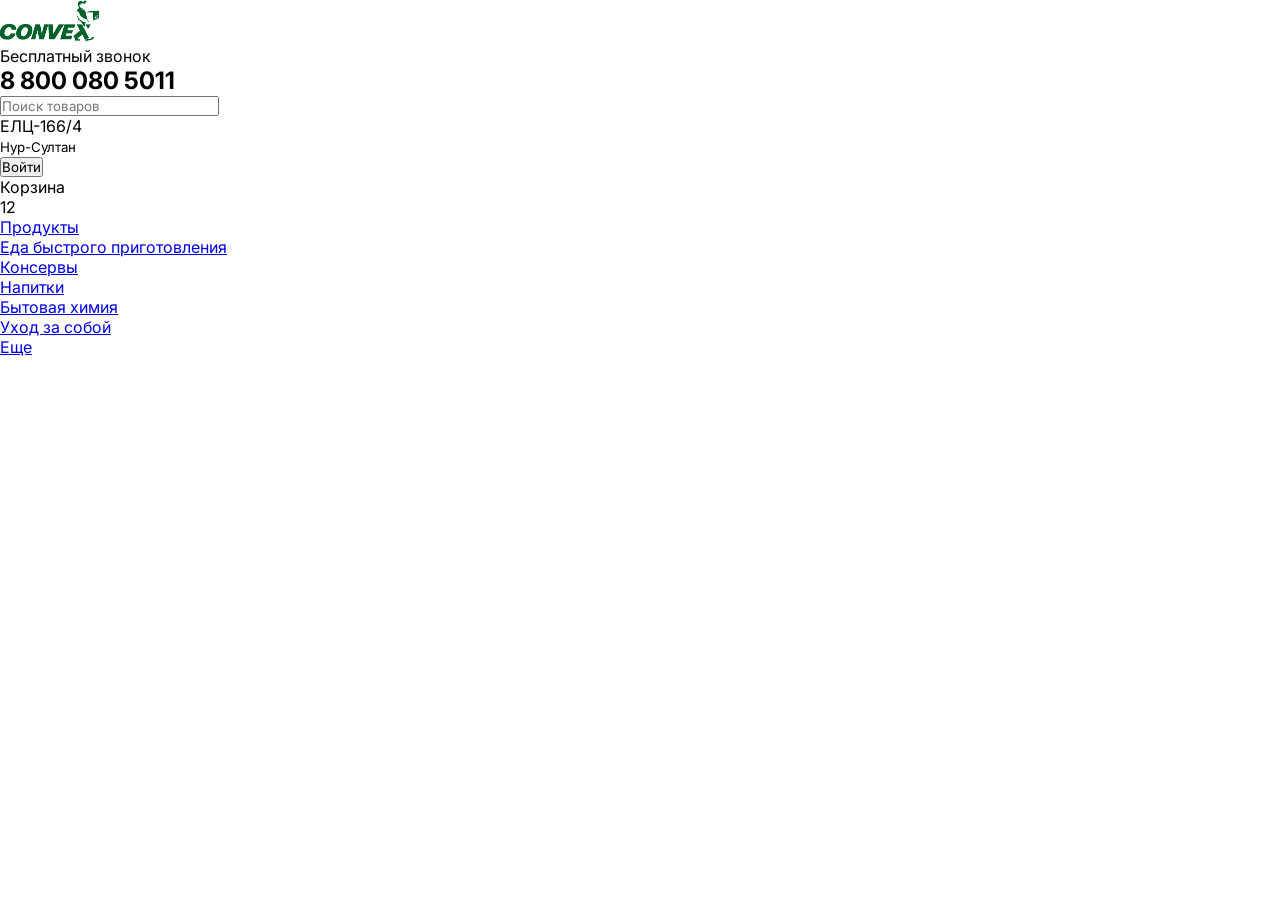
==== index.html @ 2ba6caa1 "header" ====
<!DOCTYPE html>
<html lang="en">
   <head>
      <meta charset="UTF-8">
      <meta name="viewport" content="width=device-width, initial-scale=1.0">
      <title>9-dars-Sinf-Ishi</title>
      <link rel="stylesheet" href="./style.css">
      <link rel="stylesheet" href="./media.css">
   </head>
   <body>
      <header class="header">
         <div class="container">
            <nav class="navbar_top">

               <div class="navbar_left">
                  <a href="./index.html"><img src="./img/logo.svg" alt="Logo"></a>
                  <div class="phone">
                     <p>Бесплатный звонок</p>
                     <h1>8 800 080 5011</h1>
                  </div>
               </div>

               <div class="navbar_center">
                  <div class="search">
                     <input type="text" placeholder="Поиск товаров">
                     <i class="fa-solid fa-magnifying-glass"></i>
                  </div>
               </div>

               <div class="navbar_right">
                  <div class="location">
                     <i class="fa-solid fa-location-dot"></i>
                     <div>
                        <span>ЕЛЦ-166/4</span><br>
                        <small>Нур-Султан</small>
                     </div>
                  </div>
                  <button class="login">Войти</button>
                  <div class="cart">
                     <i class="fa-solid fa-cart-shopping"></i>
                     <span>Корзина</span>
                     <div class="cart-count">12</div>
                  </div>
               </div>
         
            </nav>
         
            <nav class="navbar_bottom">
               <ul>
                  <li><a href="#">Продукты</a></li>
                  <li><a href="#">Еда быстрого приготовления</a></li>
                  <li><a href="#">Консервы</a></li>
                  <li><a href="#">Напитки</a></li>
                  <li><a href="#">Бытовая химия</a></li>
                  <li><a href="#">Уход за собой</a></li>
                  <li><a href="#">Еще</a></li>
               </ul>
            </nav> 
         </div>
      </header> 

      <section>
      </section>
   </body>
</html>
---- style.css ----
@import url("https://fonts.googleapis.com/css2?family=Inter:wght@100;200;300;400;500;600;800;900&display=swap");

*{
   padding: 0;
   margin: 0;
   box-sizing: border-box;
   font-family: 'Inter', sans-serif;
}
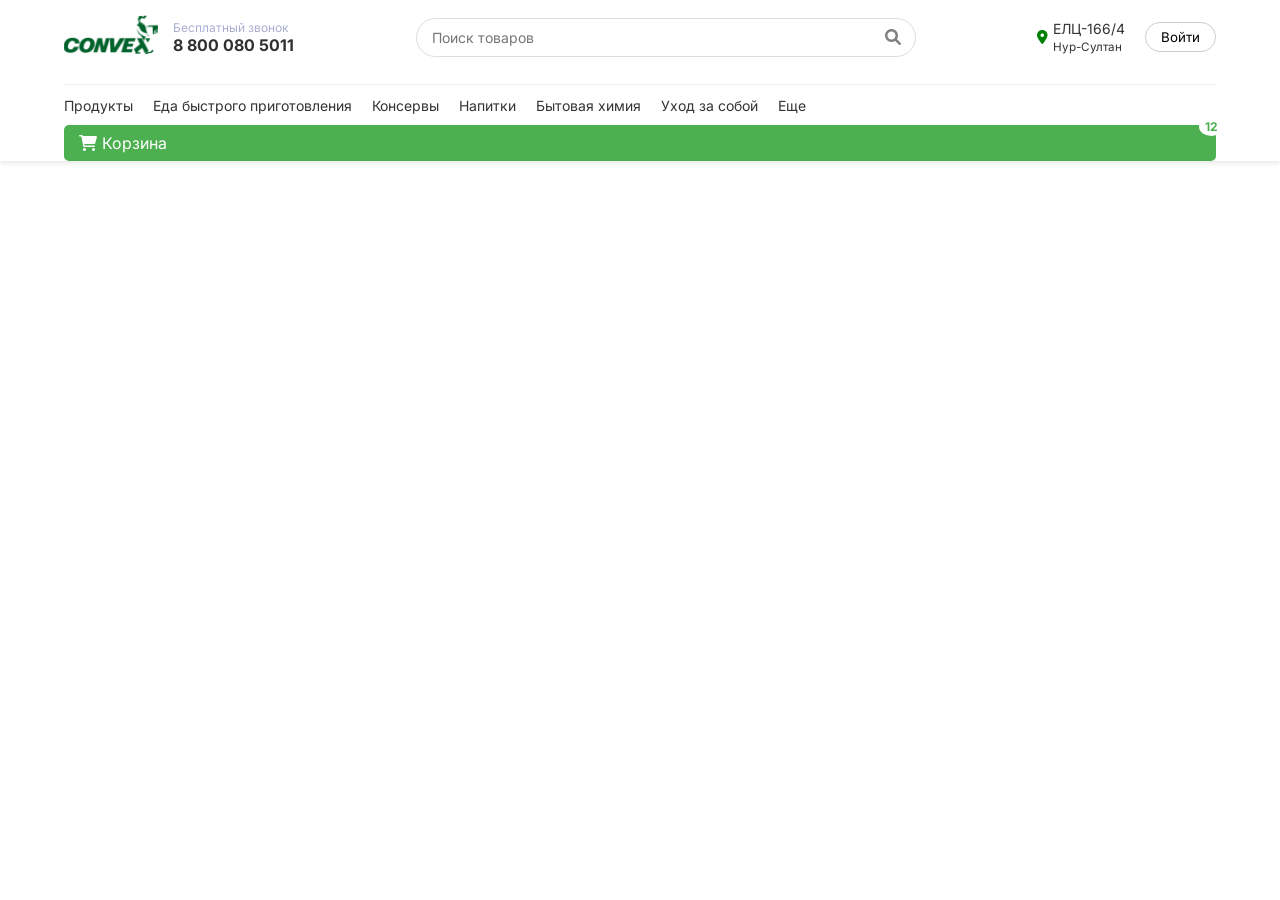
==== commit 66084655: "header-style" ====
--- a/index.html
+++ b/index.html
@@ -6,6 +6,7 @@
       <title>9-dars-Sinf-Ishi</title>
       <link rel="stylesheet" href="./style.css">
       <link rel="stylesheet" href="./media.css">
+      <link rel="stylesheet" href="https://cdnjs.cloudflare.com/ajax/libs/font-awesome/6.0.0-beta3/css/all.min.css">
    </head>
    <body>
       <header class="header">
@@ -36,11 +37,7 @@
                      </div>
                   </div>
                   <button class="login">Войти</button>
-                  <div class="cart">
-                     <i class="fa-solid fa-cart-shopping"></i>
-                     <span>Корзина</span>
-                     <div class="cart-count">12</div>
-                  </div>
+                  
                </div>
          
             </nav>
@@ -55,6 +52,11 @@
                   <li><a href="#">Уход за собой</a></li>
                   <li><a href="#">Еще</a></li>
                </ul>
+               <div class="cart">
+                  <i class="fa-solid fa-cart-shopping"></i>
+                  <span>Корзина</span>
+                  <div class="cart-count">12</div>
+               </div>
             </nav> 
          </div>
       </header> 
--- a/style.css
+++ b/style.css
@@ -5,4 +5,179 @@
    margin: 0;
    box-sizing: border-box;
    font-family: 'Inter', sans-serif;
+}
+
+:root {
+	--text-color---title: #303030;
+	--text-color---captions: #a7aed2;
+	--text-color---body: #73798c;
+	--main-color---green: #46c578;
+	--main-color---red: #ff3d3d;
+	--search-bar---background: #f4f5fa;
+	--divider---light-gray: #f0f0f0;
+   --white: #ffffff;
+   --black: #000000;
+}
+
+a,a:visited {
+   text-decoration: none;
+   color: inherit;
+}
+
+img{
+   max-width: 100%;
+}
+
+button,a{
+   cursor: pointer;
+}
+
+button{
+   border: none;
+}
+
+.container{
+   width: 90%;
+   max-width: 1200px;
+   margin: 0 auto;
+}
+
+/* --------------------------------------------------------------- */
+
+.header {
+   background: var(--white);
+   box-shadow: 0 2px 5px rgba(0,0,0,0.1);
+}
+
+.navbar_top {
+   display: flex;
+   justify-content: space-between;
+   align-items: center;
+   padding: 15px 0;
+}
+
+.navbar_left {
+   display: flex;
+   align-items: center;
+   gap: 15px;
+}
+
+.navbar_left img {
+   height: 40px;
+}
+
+.phone p {
+   font-size: 12px;
+   color: var(--text-color---captions);
+   margin: 0;
+}
+
+.phone h1 {
+   font-size: 16px;
+   margin: 0;
+   color: var(--text-color---title);
+}
+
+.navbar_center {
+   flex: 1;
+   display: flex;
+   justify-content: center;
+}
+
+.search {
+   width: 100%;
+   max-width: 500px;
+   position: relative;
+}
+
+.search input {
+   width: 100%;
+   padding: 10px 40px 10px 15px;
+   border-radius: 20px;
+   border: 1px solid #ddd;
+   font-size: 14px;
+}
+
+.search i {
+   position: absolute;
+   right: 15px;
+   top: 50%;
+   transform: translateY(-50%);
+   color: gray;
+}
+
+.navbar_right {
+   display: flex;
+   align-items: center;
+   gap: 20px;
+}
+
+.location {
+   display: flex;
+   align-items: center;
+   gap: 5px;
+   font-size: 14px;
+   color: #333;
+}
+
+.location i {
+   color: green;
+}
+
+.login {
+   padding: 6px 15px;
+   border: 1px solid #ccc;
+   background: transparent;
+   border-radius: 20px;
+   cursor: pointer;
+}
+
+.cart {
+   display: flex;
+   align-items: center;
+   gap: 5px;
+   background: #4caf50;
+   color: #fff;
+   padding: 8px 15px;
+   border-radius: 5px;
+   position: relative;
+}
+
+.cart i {
+   font-size: 16px;
+}
+
+.cart-count {
+   background: #fff;
+   color: #4caf50;
+   font-weight: bold;
+   padding: 2px 6px;
+   border-radius: 50%;
+   font-size: 12px;
+   position: absolute;
+   top: -8px;
+   right: -8px;
+}
+
+ /* Pastki navbar */
+.navbar_bottom {
+   border-top: 1px solid #eee;
+   margin-top: 10px;
+}
+
+.navbar_bottom ul {
+   display: flex;
+   gap: 20px;
+   padding: 10px 0;
+   list-style: none;
+}
+
+.navbar_bottom ul li a {
+   text-decoration: none;
+   color: #333;
+   font-size: 14px;
+}
+
+.navbar_bottom ul li a:hover {
+   color: #4caf50;
 }
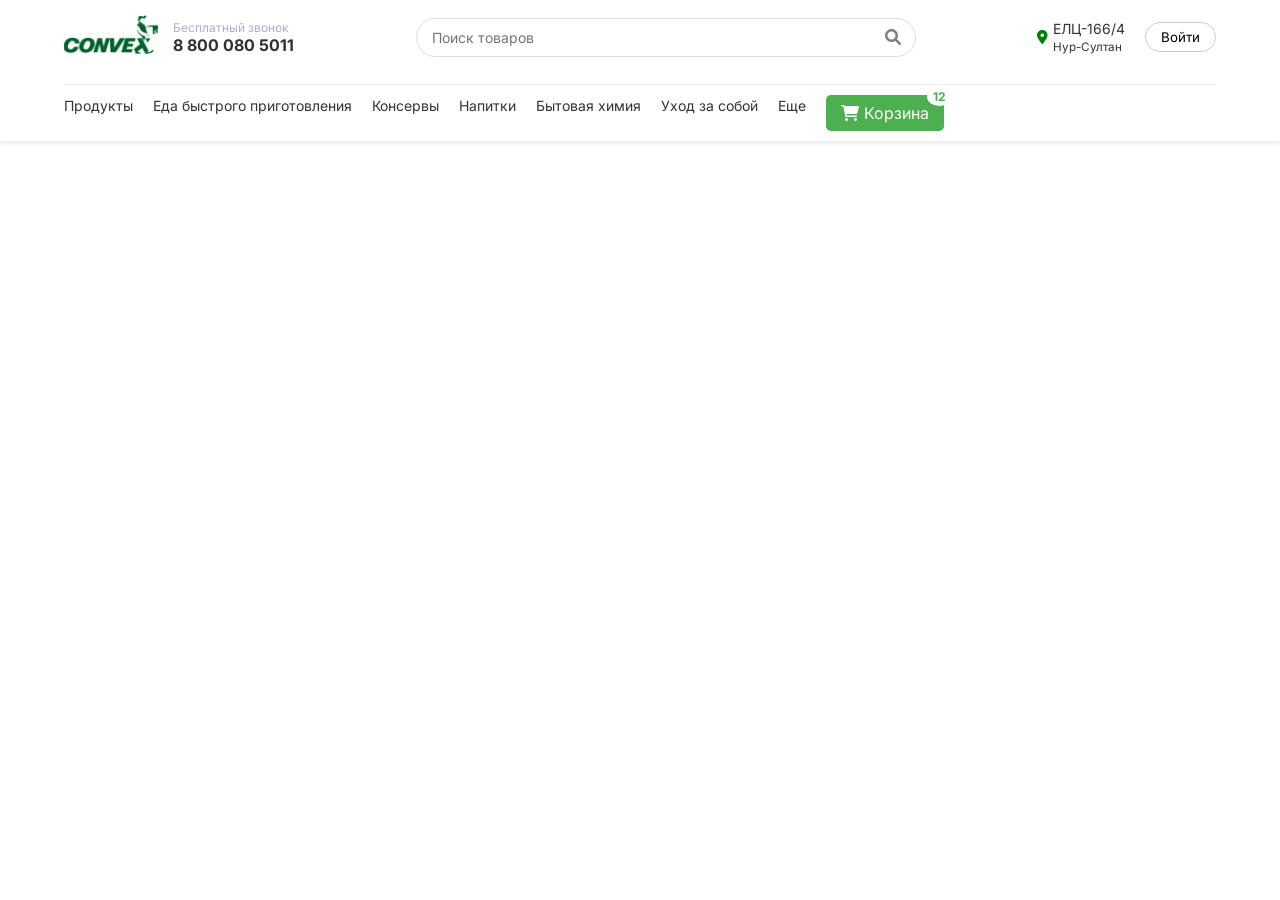
==== commit d6d560e5: "header-style" ====
--- a/index.html
+++ b/index.html
@@ -51,12 +51,12 @@
                   <li><a href="#">Бытовая химия</a></li>
                   <li><a href="#">Уход за собой</a></li>
                   <li><a href="#">Еще</a></li>
+                  <div class="cart">
+                     <i class="fa-solid fa-cart-shopping"></i>
+                     <span>Корзина</span>
+                     <div class="cart-count">12</div>
+                  </div>
                </ul>
-               <div class="cart">
-                  <i class="fa-solid fa-cart-shopping"></i>
-                  <span>Корзина</span>
-                  <div class="cart-count">12</div>
-               </div>
             </nav> 
          </div>
       </header> 
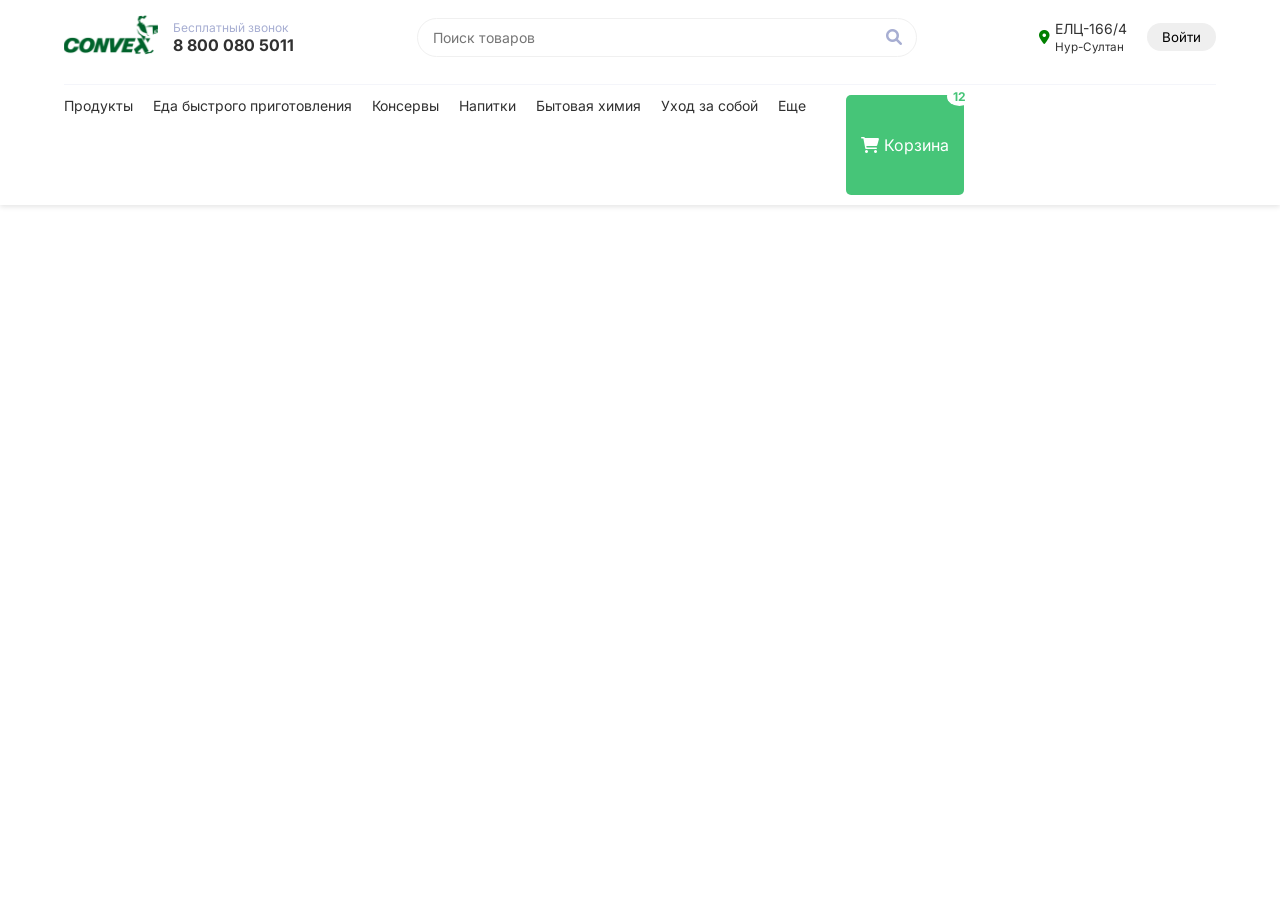
==== commit 24160bd5: "header-style" ====
--- a/index.html
+++ b/index.html
@@ -23,8 +23,8 @@
 
                <div class="navbar_center">
                   <div class="search">
+                     <i class="fa-solid fa-magnifying-glass"></i>
                      <input type="text" placeholder="Поиск товаров">
-                     <i class="fa-solid fa-magnifying-glass"></i>
                   </div>
                </div>
 
@@ -51,6 +51,7 @@
                   <li><a href="#">Бытовая химия</a></li>
                   <li><a href="#">Уход за собой</a></li>
                   <li><a href="#">Еще</a></li>
+                  <br><br><br><br><br>
                   <div class="cart">
                      <i class="fa-solid fa-cart-shopping"></i>
                      <span>Корзина</span>
--- a/style.css
+++ b/style.css
@@ -94,7 +94,7 @@
    width: 100%;
    padding: 10px 40px 10px 15px;
    border-radius: 20px;
-   border: 1px solid #ddd;
+   border: 1px solid var(--divider---light-gray);
    font-size: 14px;
 }
 
@@ -103,7 +103,7 @@
    right: 15px;
    top: 50%;
    transform: translateY(-50%);
-   color: gray;
+   color: var(--text-color---captions);
 }
 
 .navbar_right {
@@ -126,7 +126,7 @@
 
 .login {
    padding: 6px 15px;
-   border: 1px solid #ccc;
+   border: 1px solid var(--divider---light-gray)
    background: transparent;
    border-radius: 20px;
    cursor: pointer;
@@ -136,8 +136,8 @@
    display: flex;
    align-items: center;
    gap: 5px;
-   background: #4caf50;
-   color: #fff;
+   background: var(--main-color---green);
+   color: var(--white);
    padding: 8px 15px;
    border-radius: 5px;
    position: relative;
@@ -148,8 +148,8 @@
 }
 
 .cart-count {
-   background: #fff;
-   color: #4caf50;
+   background: var(--white);
+   color: var(--main-color---green);
    font-weight: bold;
    padding: 2px 6px;
    border-radius: 50%;
@@ -159,9 +159,8 @@
    right: -8px;
 }
 
- /* Pastki navbar */
 .navbar_bottom {
-   border-top: 1px solid #eee;
+   border-top: 1px solid var(--search-bar---background);
    margin-top: 10px;
 }
 
@@ -174,10 +173,10 @@
 
 .navbar_bottom ul li a {
    text-decoration: none;
-   color: #333;
+   color: var(--text-color---title);
    font-size: 14px;
 }
 
 .navbar_bottom ul li a:hover {
-   color: #4caf50;
+   color: var(--main-color---green);
 }
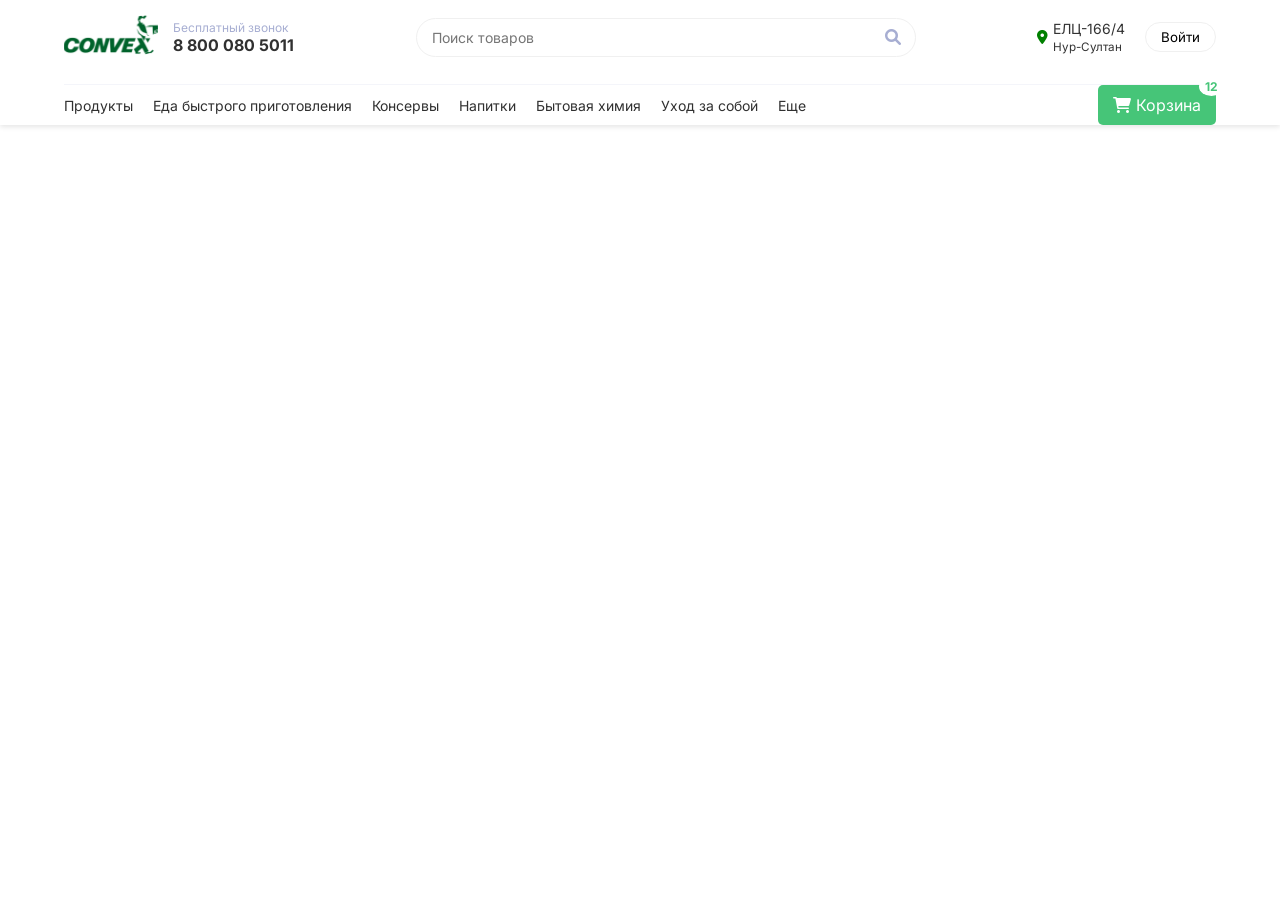
==== commit 495025dc: "header-style" ====
--- a/index.html
+++ b/index.html
@@ -51,13 +51,12 @@
                   <li><a href="#">Бытовая химия</a></li>
                   <li><a href="#">Уход за собой</a></li>
                   <li><a href="#">Еще</a></li>
-                  <br><br><br><br><br>
-                  <div class="cart">
-                     <i class="fa-solid fa-cart-shopping"></i>
-                     <span>Корзина</span>
-                     <div class="cart-count">12</div>
-                  </div>
                </ul>
+               <div class="cart">
+                  <i class="fa-solid fa-cart-shopping"></i>
+                  <span>Корзина</span>
+                  <div class="cart-count">12</div>
+               </div>
             </nav> 
          </div>
       </header> 
--- a/style.css
+++ b/style.css
@@ -126,7 +126,7 @@
 
 .login {
    padding: 6px 15px;
-   border: 1px solid var(--divider---light-gray)
+   border: 1px solid var(--divider---light-gray);
    background: transparent;
    border-radius: 20px;
    cursor: pointer;
@@ -160,6 +160,8 @@
 }
 
 .navbar_bottom {
+   display: flex;
+   justify-content: space-between;
    border-top: 1px solid var(--search-bar---background);
    margin-top: 10px;
 }
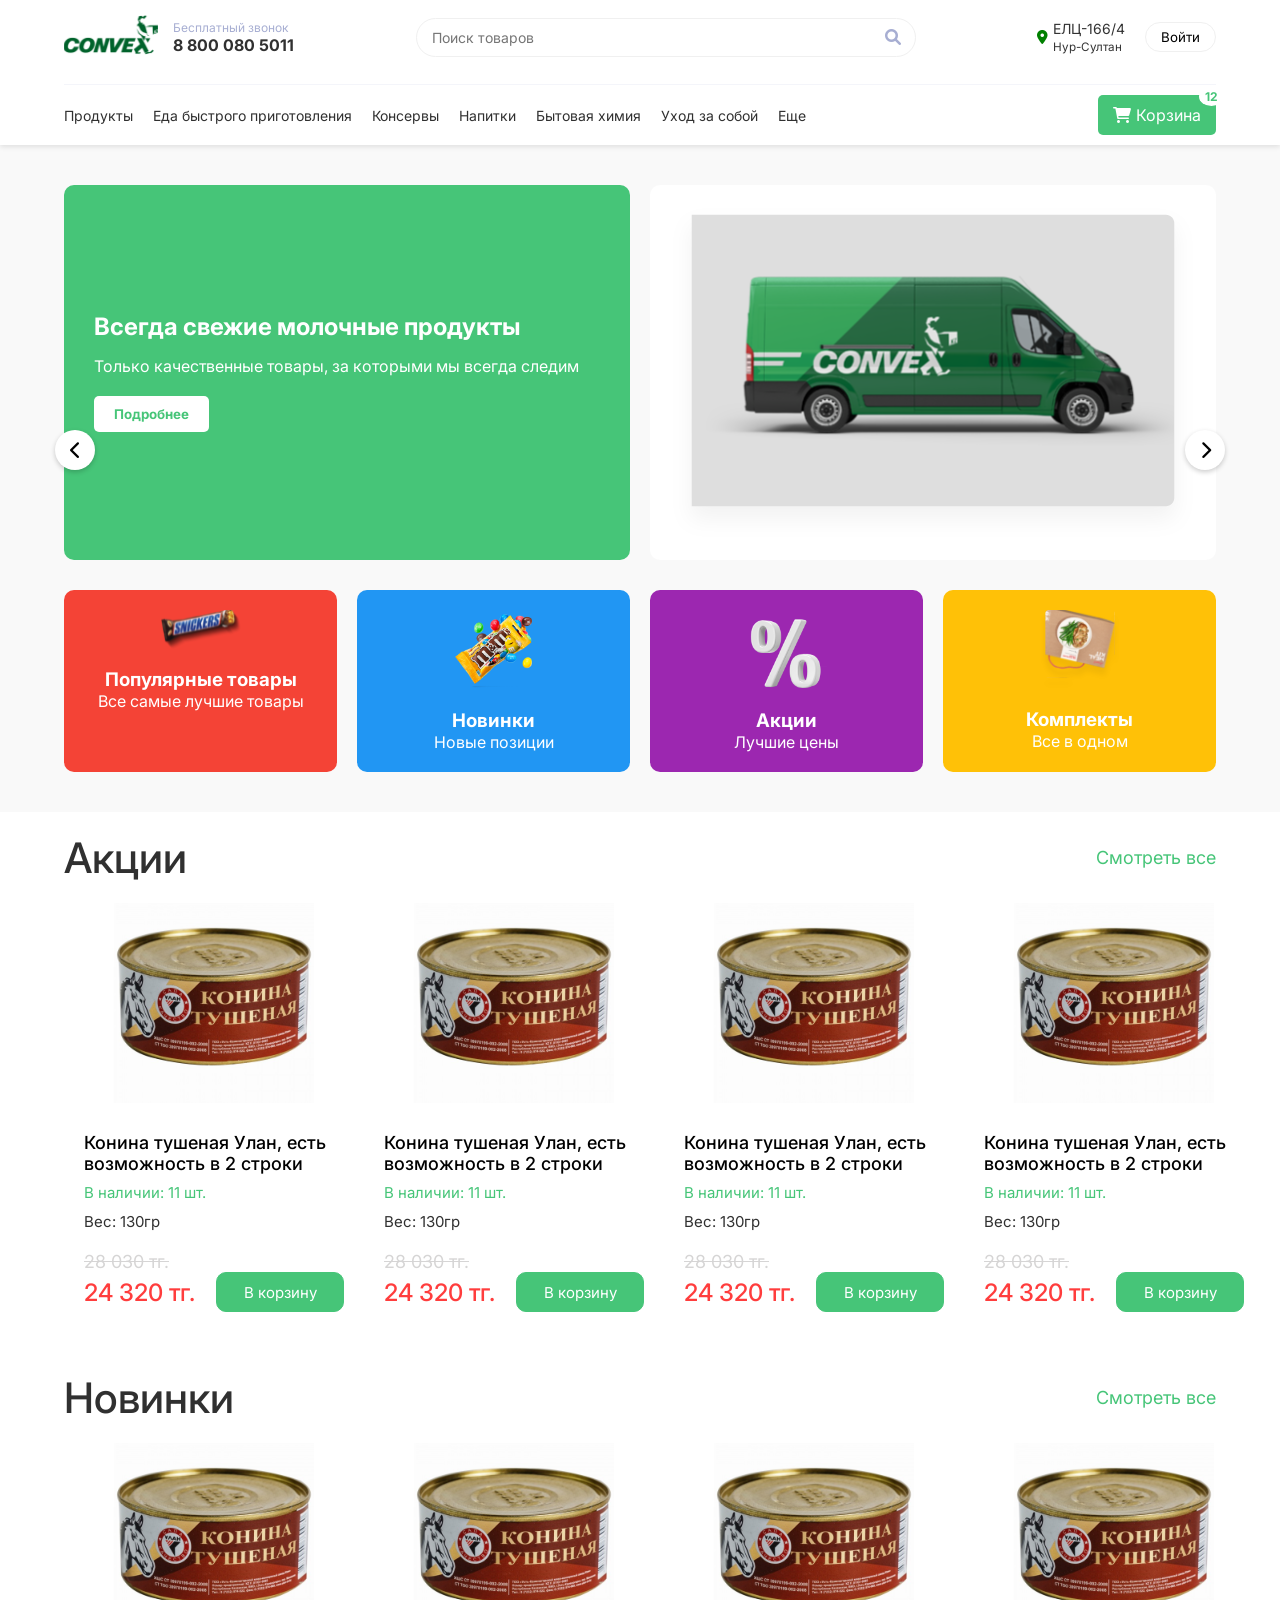
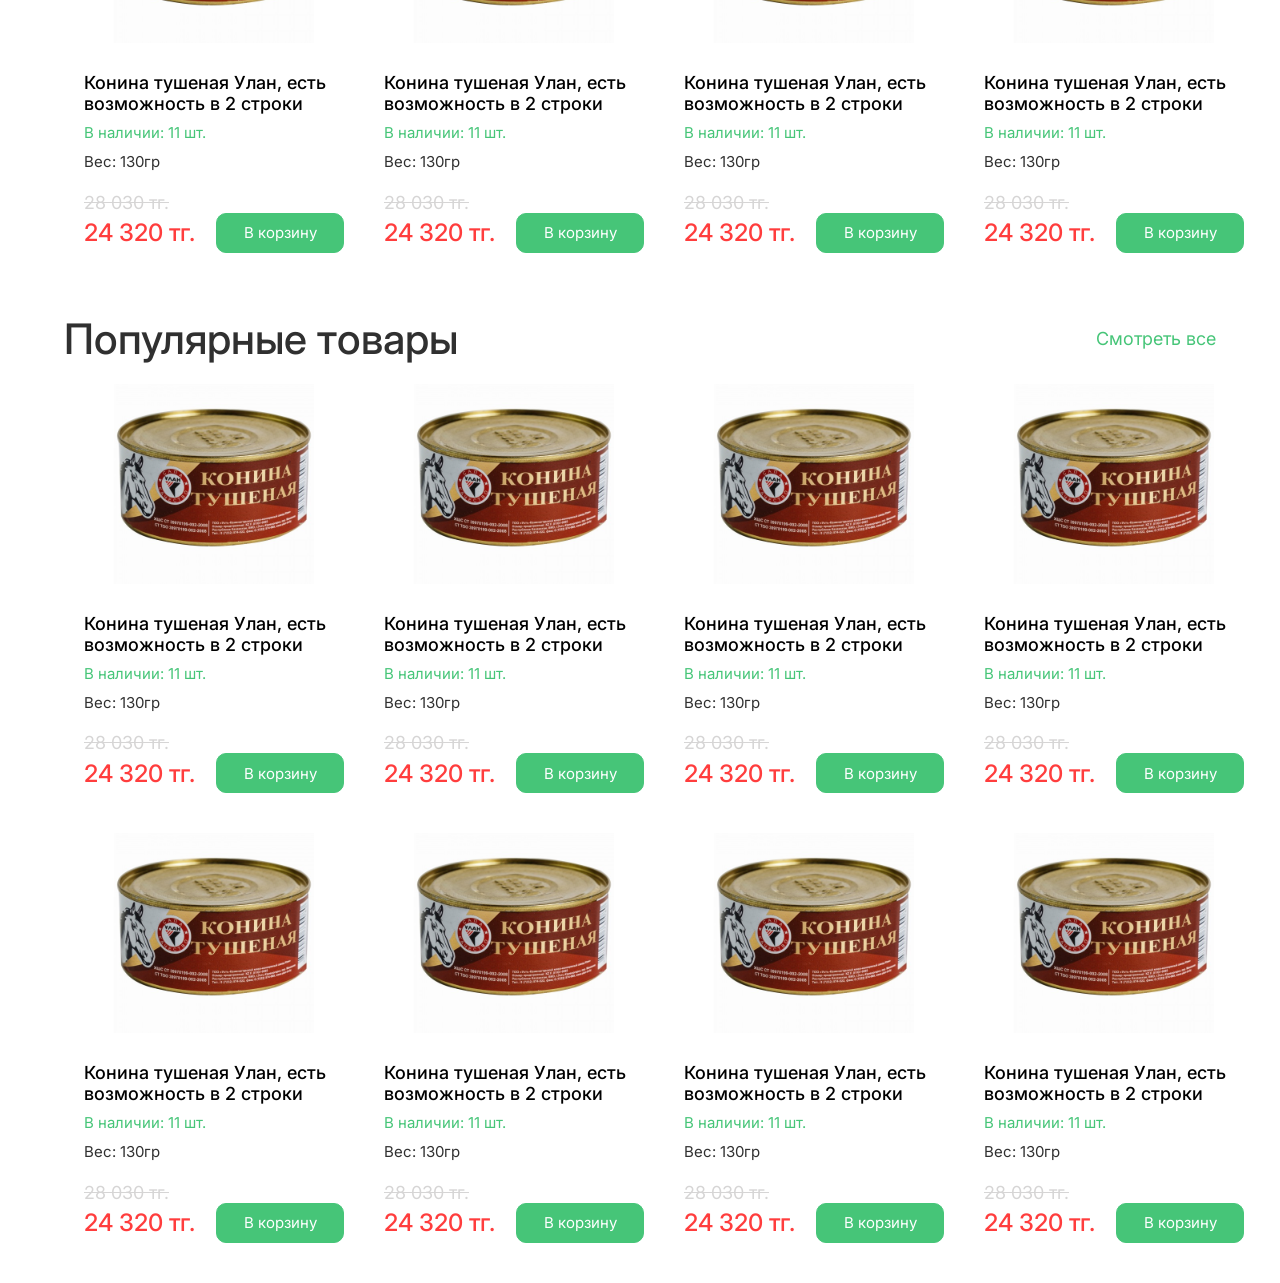
==== commit d20cb40e: "sections-end" ====
--- a/index.html
+++ b/index.html
@@ -9,6 +9,7 @@
       <link rel="stylesheet" href="https://cdnjs.cloudflare.com/ajax/libs/font-awesome/6.0.0-beta3/css/all.min.css">
    </head>
    <body>
+
       <header class="header">
          <div class="container">
             <nav class="navbar_top">
@@ -61,7 +62,301 @@
          </div>
       </header> 
 
-      <section>
+      <section class="showcase">
+         <div class="container">
+            <button class="arrow left"><i class="fa-solid fa-chevron-left"></i></button>
+            <div class="showcase_top">
+               <div class="showcase_left">
+                  <h2>Всегда свежие молочные продукты</h2>
+                  <p>Только качественные товары, за которыми мы всегда следим</p>
+                  <button>Подробнее</button>
+               </div>
+               <div class="showcase_right">
+                  <img src="./img/van.svg" alt="van">
+               </div>
+            </div>
+      
+            <div class="showcase_bottom">
+               <div class="card red">
+                  <img src="./img/snickers.svg" alt="">
+                  <h3>Популярные товары</h3>
+                  <p>Все самые лучшие товары</p>
+               </div>
+               <div class="card blue">
+                  <img src="./img/mm.svg" alt="">
+                  <h3>Новинки</h3>
+                  <p>Новые позиции</p>
+               </div>
+               <div class="card violet">
+                  <img src="./img/percentage.svg" alt="">
+                  <h3>Акции</h3>
+                  <p>Лучшие цены</p>
+               </div>
+               <div class="card yellow">
+                  <img src="./img/meal.svg" alt="">
+                  <h3>Комплекты</h3>
+                  <p>Все в одном</p>
+               </div>
+            </div>
+            <button class="arrow right"><i class="fa-solid fa-chevron-right"></i></button>
+         </div>
+      </section>
+      
+      <section class="disdounts">
+         <div class="container">
+            <div class="section_title">
+               <h1>Акции</h1>
+               <p>Cмотреть все</p>
+            </div>
+            <div class="parent">
+               <div class="div1 div">
+                  <img src="./img/tushenka.svg" alt="">
+                  <h3>
+                     Конина тушеная Улан, есть <br>
+                     возможность в 2 строки
+                  </h3>
+                  <p>В наличии: 11 шт.</p>
+                  <p>Вес: 130гр</p>
+                  <h2>28 030 тг.</h2>
+                  <div>
+                     <h1>24 320 тг.</h1>
+                     <button class="btn">В корзину</button>
+                  </div>
+               </div>
+               <div class="div2 div">
+                  <img src="./img/tushenka.svg" alt="">
+                  <h3>
+                     Конина тушеная Улан, есть <br>
+                     возможность в 2 строки
+                  </h3>
+                  <p>В наличии: 11 шт.</p>
+                  <p>Вес: 130гр</p>
+                  <h2>28 030 тг.</h2>
+                  <div>
+                     <h1>24 320 тг.</h1>
+                     <button class="btn">В корзину</button>
+                  </div>
+               </div>
+               <div class="div3 div">
+                  <img src="./img/tushenka.svg" alt="">
+                  <h3>
+                     Конина тушеная Улан, есть <br>
+                     возможность в 2 строки
+                  </h3>
+                  <p>В наличии: 11 шт.</p>
+                  <p>Вес: 130гр</p>
+                  <h2>28 030 тг.</h2>
+                  <div>
+                     <h1>24 320 тг.</h1>
+                     <button class="btn">В корзину</button>
+                  </div>
+               </div>
+               <div class="div4 div">
+                  <img src="./img/tushenka.svg" alt="">
+                  <h3>
+                     Конина тушеная Улан, есть <br>
+                     возможность в 2 строки
+                  </h3>
+                  <p>В наличии: 11 шт.</p>
+                  <p>Вес: 130гр</p>
+                  <h2>28 030 тг.</h2>
+                  <div>
+                     <h1>24 320 тг.</h1>
+                     <button class="btn">В корзину</button>
+                  </div>
+               </div>
+            </div>
+         </div>
+      </section>
+
+      <section class="news">
+         <div class="container">
+            <div class="section_title">
+               <h1>Новинки</h1>
+               <p>Cмотреть все</p>
+            </div>
+            <div class="parent">
+               <div class="div1 div">
+                  <img src="./img/tushenka.svg" alt="">
+                  <h3>
+                     Конина тушеная Улан, есть <br>
+                     возможность в 2 строки
+                  </h3>
+                  <p>В наличии: 11 шт.</p>
+                  <p>Вес: 130гр</p>
+                  <h2>28 030 тг.</h2>
+                  <div>
+                     <h1>24 320 тг.</h1>
+                     <button class="btn">В корзину</button>
+                  </div>
+               </div>
+               <div class="div2 div">
+                  <img src="./img/tushenka.svg" alt="">
+                  <h3>
+                     Конина тушеная Улан, есть <br>
+                     возможность в 2 строки
+                  </h3>
+                  <p>В наличии: 11 шт.</p>
+                  <p>Вес: 130гр</p>
+                  <h2>28 030 тг.</h2>
+                  <div>
+                     <h1>24 320 тг.</h1>
+                     <button class="btn">В корзину</button>
+                  </div>
+               </div>
+               <div class="div3 div">
+                  <img src="./img/tushenka.svg" alt="">
+                  <h3>
+                     Конина тушеная Улан, есть <br>
+                     возможность в 2 строки
+                  </h3>
+                  <p>В наличии: 11 шт.</p>
+                  <p>Вес: 130гр</p>
+                  <h2>28 030 тг.</h2>
+                  <div>
+                     <h1>24 320 тг.</h1>
+                     <button class="btn">В корзину</button>
+                  </div>
+               </div>
+               <div class="div4 div">
+                  <img src="./img/tushenka.svg" alt="">
+                  <h3>
+                     Конина тушеная Улан, есть <br>
+                     возможность в 2 строки
+                  </h3>
+                  <p>В наличии: 11 шт.</p>
+                  <p>Вес: 130гр</p>
+                  <h2>28 030 тг.</h2>
+                  <div>
+                     <h1>24 320 тг.</h1>
+                     <button class="btn">В корзину</button>
+                  </div>
+               </div>
+            </div>
+         </div>
+      </section>
+
+      <section class="popular">
+         <div class="container">
+            <div class="section_title">
+               <h1>Популярные товары</h1>
+               <p>Cмотреть все</p>
+            </div>
+            <div class="parent2">
+               <div class="div1 div">
+                  <img src="./img/tushenka.svg" alt="">
+                  <h3>
+                     Конина тушеная Улан, есть <br>
+                     возможность в 2 строки
+                  </h3>
+                  <p>В наличии: 11 шт.</p>
+                  <p>Вес: 130гр</p>
+                  <h2>28 030 тг.</h2>
+                  <div>
+                     <h1>24 320 тг.</h1>
+                     <button class="btn">В корзину</button>
+                  </div>
+               </div>
+               <div class="div2 div">
+                  <img src="./img/tushenka.svg" alt="">
+                  <h3>
+                     Конина тушеная Улан, есть <br>
+                     возможность в 2 строки
+                  </h3>
+                  <p>В наличии: 11 шт.</p>
+                  <p>Вес: 130гр</p>
+                  <h2>28 030 тг.</h2>
+                  <div>
+                     <h1>24 320 тг.</h1>
+                     <button class="btn">В корзину</button>
+                  </div>
+               </div>
+               <div class="div3 div">
+                  <img src="./img/tushenka.svg" alt="">
+                  <h3>
+                     Конина тушеная Улан, есть <br>
+                     возможность в 2 строки
+                  </h3>
+                  <p>В наличии: 11 шт.</p>
+                  <p>Вес: 130гр</p>
+                  <h2>28 030 тг.</h2>
+                  <div>
+                     <h1>24 320 тг.</h1>
+                     <button class="btn">В корзину</button>
+                  </div>
+               </div>
+               <div class="div4 div">
+                  <img src="./img/tushenka.svg" alt="">
+                  <h3>
+                     Конина тушеная Улан, есть <br>
+                     возможность в 2 строки
+                  </h3>
+                  <p>В наличии: 11 шт.</p>
+                  <p>Вес: 130гр</p>
+                  <h2>28 030 тг.</h2>
+                  <div>
+                     <h1>24 320 тг.</h1>
+                     <button class="btn">В корзину</button>
+                  </div>
+               </div>
+               <div class="div5 div">
+                  <img src="./img/tushenka.svg" alt="">
+                  <h3>
+                     Конина тушеная Улан, есть <br>
+                     возможность в 2 строки
+                  </h3>
+                  <p>В наличии: 11 шт.</p>
+                  <p>Вес: 130гр</p>
+                  <h2>28 030 тг.</h2>
+                  <div>
+                     <h1>24 320 тг.</h1>
+                     <button class="btn">В корзину</button>
+                  </div>
+               </div>
+               <div class="div6 div">
+                  <img src="./img/tushenka.svg" alt="">
+                  <h3>
+                     Конина тушеная Улан, есть <br>
+                     возможность в 2 строки
+                  </h3>
+                  <p>В наличии: 11 шт.</p>
+                  <p>Вес: 130гр</p>
+                  <h2>28 030 тг.</h2>
+                  <div>
+                     <h1>24 320 тг.</h1>
+                     <button class="btn">В корзину</button>
+                  </div>
+               </div>
+               <div class="div7 div">
+                  <img src="./img/tushenka.svg" alt="">
+                  <h3>
+                     Конина тушеная Улан, есть <br>
+                     возможность в 2 строки
+                  </h3>
+                  <p>В наличии: 11 шт.</p>
+                  <p>Вес: 130гр</p>
+                  <h2>28 030 тг.</h2>
+                  <div>
+                     <h1>24 320 тг.</h1>
+                     <button class="btn">В корзину</button>
+                  </div>
+               </div>
+               <div class="div8 div">
+                  <img src="./img/tushenka.svg" alt="">
+                  <h3>
+                     Конина тушеная Улан, есть <br>
+                     возможность в 2 строки
+                  </h3>
+                  <p>В наличии: 11 шт.</p>
+                  <p>Вес: 130гр</p>
+                  <h2>28 030 тг.</h2>
+                  <div>
+                     <h1>24 320 тг.</h1>
+                     <button class="btn">В корзину</button>
+                  </div>
+               </div>
+            </div>
+         </div>
       </section>
    </body>
 </html>
--- a/style.css
+++ b/style.css
@@ -36,6 +36,14 @@
    border: none;
 }
 
+body{
+   background: var(--white);
+}
+
+section,footer{
+   padding: 20px 0;
+}
+
 .container{
    width: 90%;
    max-width: 1200px;
@@ -45,6 +53,10 @@
 /* --------------------------------------------------------------- */
 
 .header {
+   position: sticky;
+   top: 0;
+   left: 0;
+   z-index: 1000;
    background: var(--white);
    box-shadow: 0 2px 5px rgba(0,0,0,0.1);
 }
@@ -160,6 +172,7 @@
 }
 
 .navbar_bottom {
+   padding: 10px 0;
    display: flex;
    justify-content: space-between;
    border-top: 1px solid var(--search-bar---background);
@@ -181,4 +194,232 @@
 
 .navbar_bottom ul li a:hover {
    color: var(--main-color---green);
-}+}
+
+/* ----------------------------------------------------------------------------- */
+
+.showcase {
+   padding: 40px 0;
+   background: #f9f9f9;
+}
+
+.showcase_top {
+   display: grid;
+   grid-template-columns: 1fr 1fr;
+   gap: 20px;
+   align-items: stretch;
+   margin-bottom: 30px;
+}
+
+.showcase_left {
+   background: var(--main-color---green);
+   color: var(--white);
+   padding: 30px;
+   border-radius: 10px;
+   display: flex;
+   flex-direction: column;
+   justify-content: center;
+   height: 100%;
+}
+
+.showcase_left h2 {
+   font-size: 24px;
+   margin-bottom: 15px;
+}
+
+.showcase_left p {
+   font-size: 16px;
+   margin-bottom: 20px;
+}
+
+.showcase_left button {
+   background: var(--white);
+   color: var(--main-color---green);
+   border: none;
+   padding: 10px 20px;
+   width: fit-content;
+   border-radius: 5px;
+   font-weight: bold;
+   cursor: pointer;
+}
+
+.showcase_right {
+
+   position: relative;
+   background: var(--white);
+   border-radius: 10px;
+   padding: 20px;
+   display: flex;
+   justify-content: center;
+   align-items: center;
+   height: 100%;
+}
+
+.showcase_right img {
+   max-width: 100%;
+   border-radius: 10px;
+}
+
+.showcase_bottom {
+   display: grid;
+   grid-template-columns: repeat(4, 1fr);
+   gap: 20px;
+}
+
+.card {
+   padding: 20px;
+   border-radius: 10px;
+   color: var(--white);
+   text-align: center;
+}
+
+.card img {
+   max-width: 80px;
+   margin-bottom: 15px;
+}
+
+.card.red { 
+   background: #f44336;
+}
+.card.blue { 
+   background: #2196F3; 
+}
+.card.violet {
+   background: #9C27B0; 
+}
+.card.yellow { 
+   background: #FFC107; 
+}
+
+.arrow {
+   position: absolute;
+   top: 50%;
+   transform: translateY(-50%);
+   background: var(--white);
+   border: none;
+   border-radius: 50%;
+   width: 40px;
+   height: 40px;
+   cursor: pointer;
+   display: flex;
+   justify-content: center;
+   align-items: center;
+   box-shadow: 0 2px 5px rgba(0,0,0,0.2);
+   font-size: 18px;
+}
+
+.arrow.left {
+   left: 55px;
+}
+
+.arrow.right {
+   right: 55px;
+}
+
+/* ---------------------------------------------------------------- */
+
+.parent {
+   display: grid;
+   grid-template-columns: repeat(4, 1fr);
+   grid-template-rows: repeat(1, 1fr);
+}
+
+.section_title{
+   display: flex;
+   justify-content: space-between;
+   align-items: center;
+}
+
+.section_title h1{
+   font-weight: 500;
+   font-size: 42px;
+   color: var(--text-color---title);
+}
+
+.section_title p{
+   font-weight: 400;
+   font-size: 18px;
+   color: var(--main-color---green);
+}
+
+.div {
+   background: white;
+   border-radius: 10px;
+   padding: 20px;
+   width: 300px;
+}
+
+.div img {
+   width: 100%;
+   height: 200px;
+   object-fit: cover;
+   border-radius: 8px;
+   margin-bottom: 15px;
+}
+
+.div h3 {
+   margin-top: 10px;
+   font-weight: 500;
+   font-size: 18px;
+   color: var(--black);
+}
+
+.div p {
+   margin-top: 10px;
+   font-weight: 400;
+   font-size: 15px;
+   line-height: 125%;
+   color: var(--main-color---green);
+}
+
+.div p:last-of-type{
+   margin-top: 10px;
+   font-weight: 400;
+   font-size: 15px;
+   line-height: 125%;
+   color: var(--text-color---title);
+}
+
+.div h2 {
+   margin-top: 20px;
+   font-weight: 400;
+   font-size: 18px;
+   text-decoration: line-through;
+   color: #d6d5d5;
+}
+
+.div div{
+   display: flex;
+   justify-content: space-between;
+   align-items: center;
+}
+
+.div div h1{
+   font-weight: 500;
+   font-size: 24px;
+   color: var(--main-color---red);
+}
+
+.btn{
+   border: 1.50px solid var(--main-color---green);
+   border-radius: 10px;
+   width: 128px;
+   height: 40px;
+   background: var(--main-color---green);
+   font-weight: 400;
+   font-size: 15px;
+   color: #fff;
+}
+
+.parent2{
+   display: grid;
+   grid-template-columns: repeat(4, 1fr);
+   grid-template-rows: repeat(2, 1fr);
+}
+
+
+
+
+
+
+
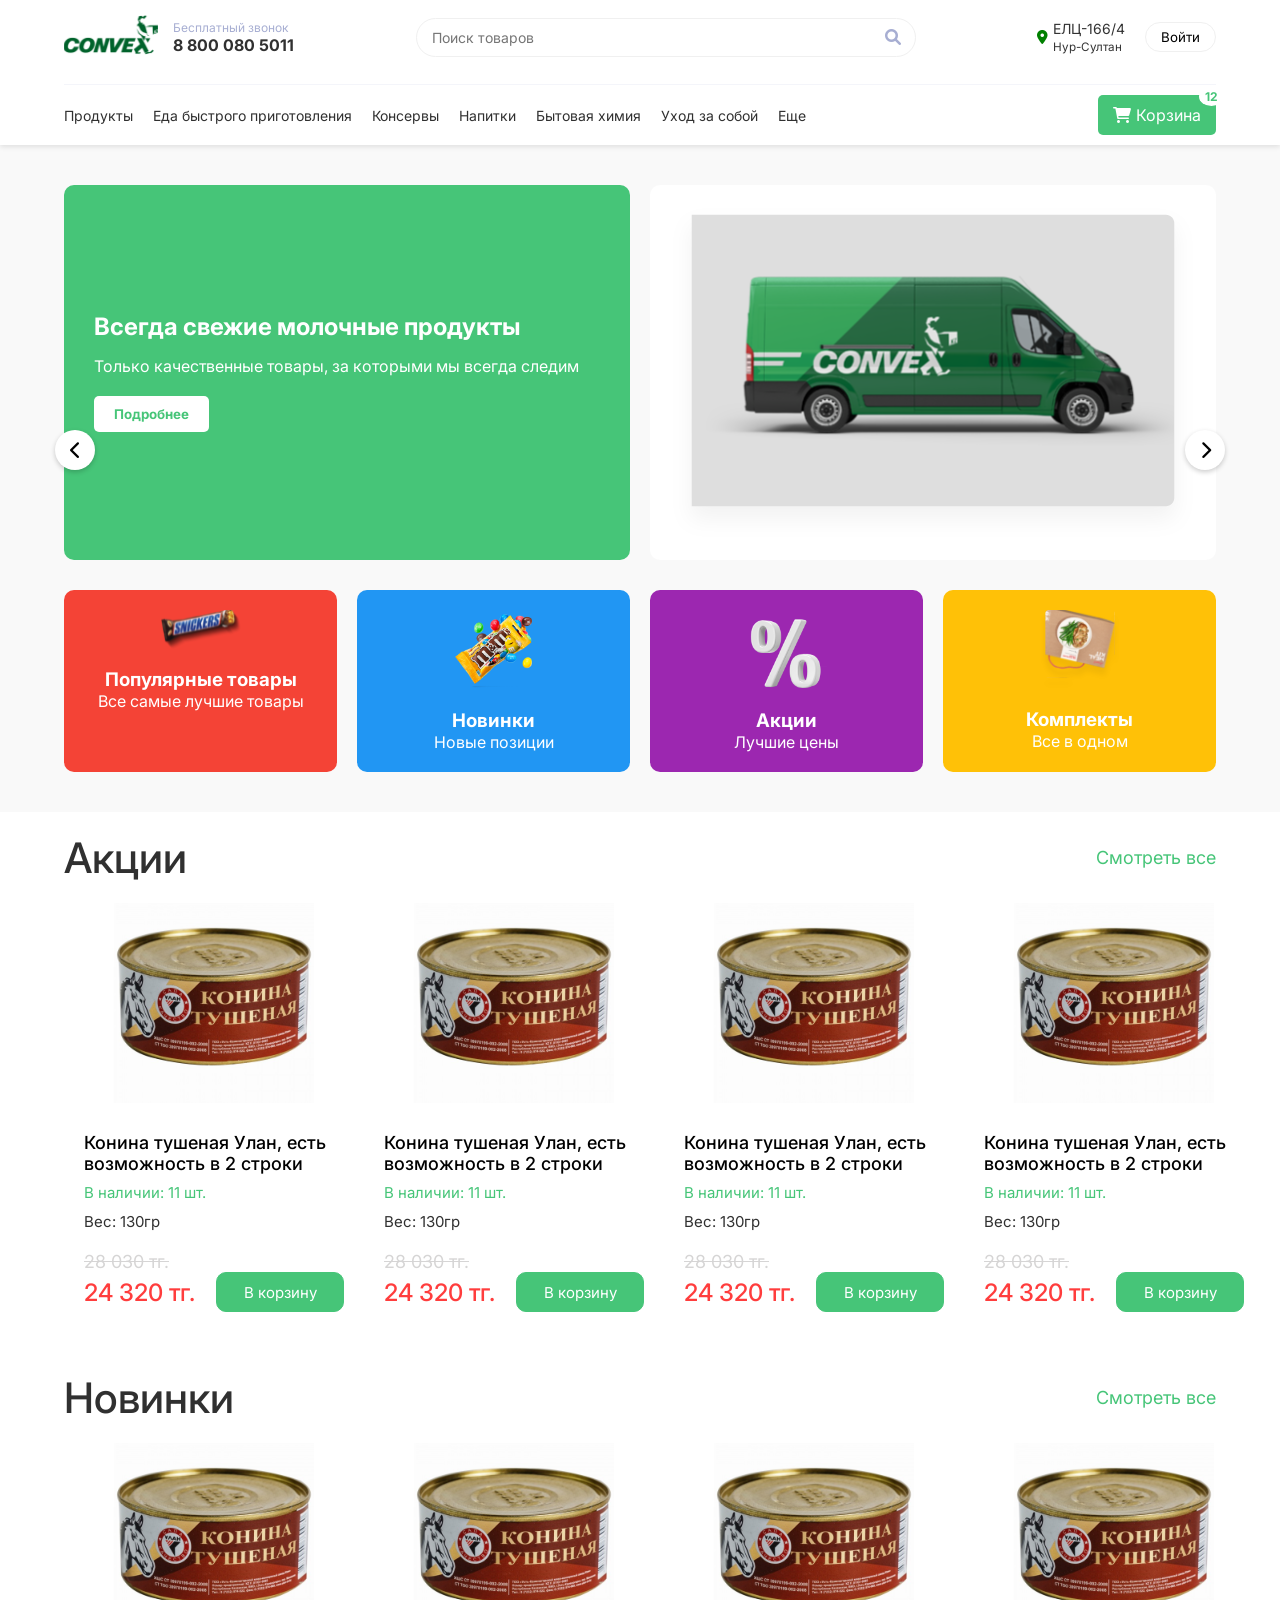
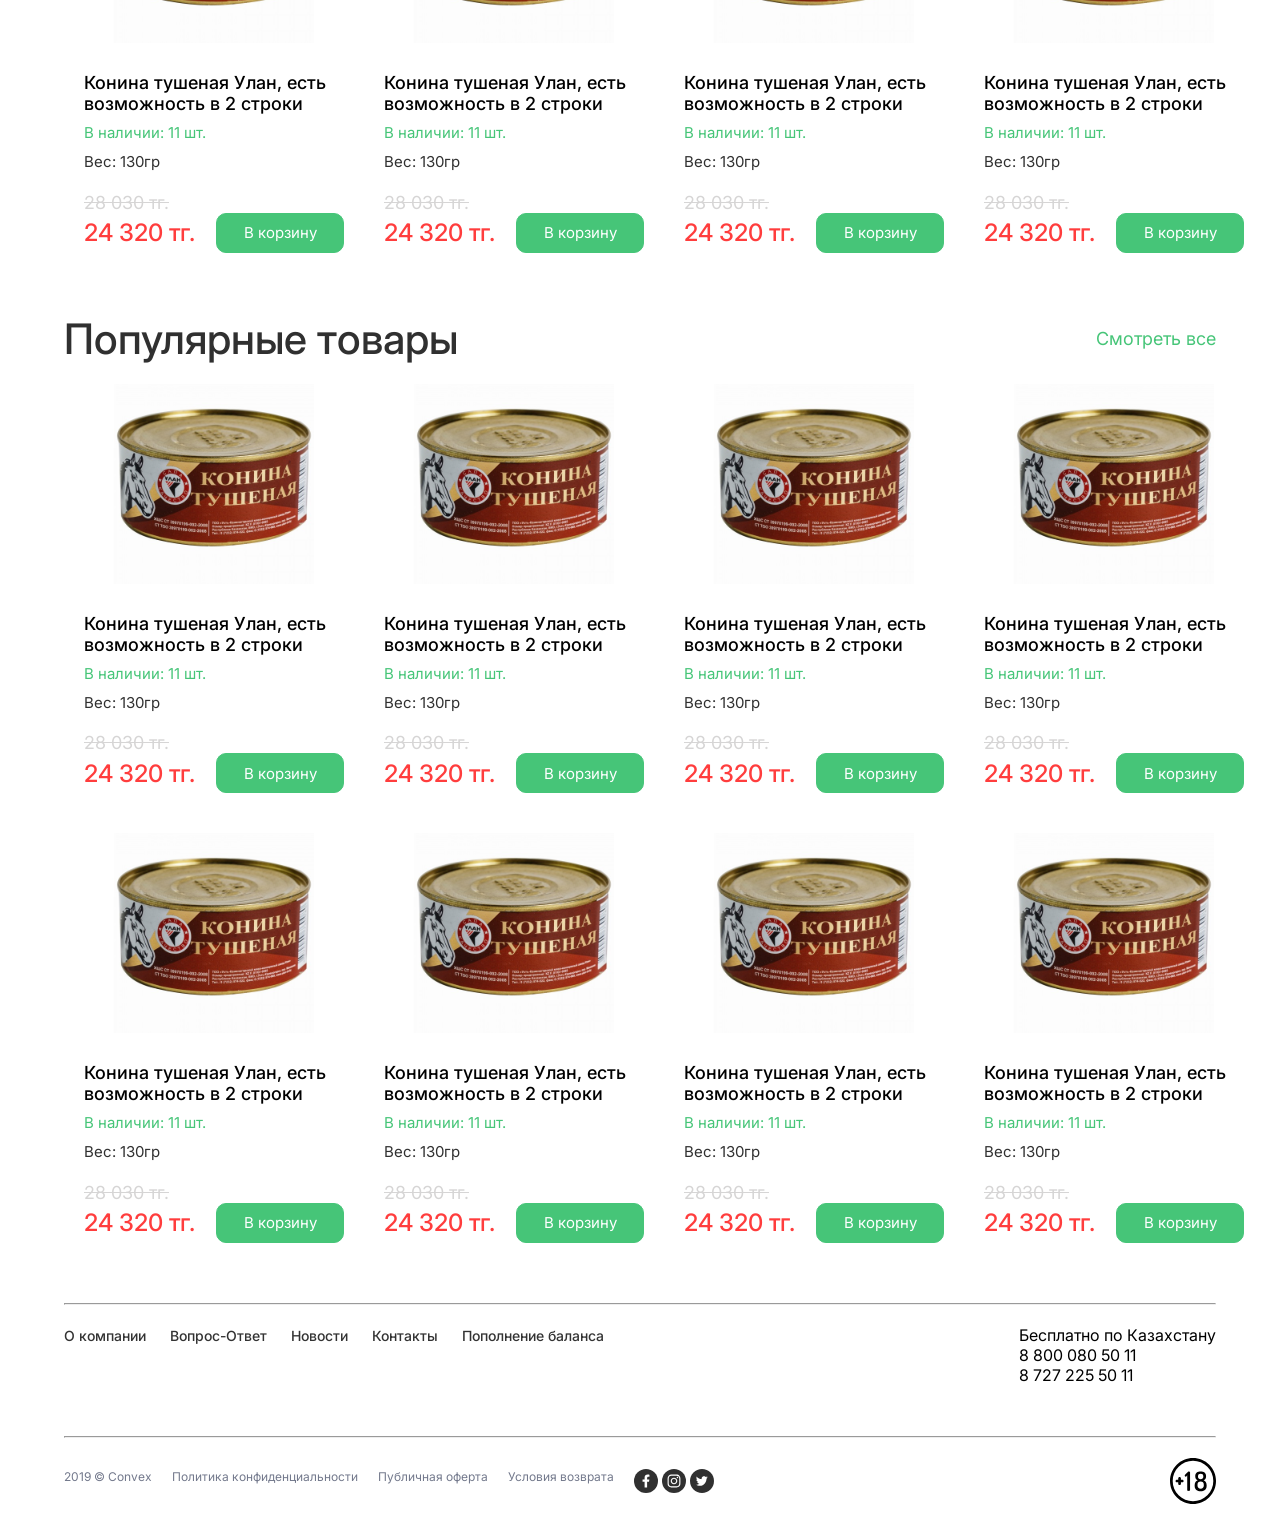
==== commit 06719fd4: "page-done" ====
--- a/index.html
+++ b/index.html
@@ -358,5 +358,47 @@
             </div>
          </div>
       </section>
+
+      <footer class="footer">
+         <div class="container">
+            <hr><br>
+            <div class="footer_top">
+               <div>
+                  <a href="#">О компании</a>
+                  <a href="#">Вопрос-Ответ</a>
+                  <a href="#">Новости</a>
+                  <a href="#">Контакты</a>
+                  <a href="#">Пополнение баланса</a>
+               </div>
+               <div class="contact_info">
+                  <p>Бесплатно по Казахстану</p>
+                  <p>8 800 080 50 11</p>
+                  <p>8 727 225 50 11</p>
+               </div>
+            </div>
+
+            <hr><br>
+
+            <div class="footer_bottom">
+               <div>
+                  
+                  <div class="legal_links">
+                     <div class="copyright">2019 © Convex</div>
+                     <a href="#">Политика конфиденциальности</a>
+                     <a href="#">Публичная оферта</a>
+                     <a href="#">Условия возврата</a>
+                     <div>
+                        <img src="./img/facebook.svg" alt="">
+                        <img src="./img/instagram.svg" alt="">
+                        <img src="./img/twitter.svg" alt="">
+                     </div>
+                  </div>
+               </div>
+               <div>
+                  <img src="./img/18+.svg" alt="">
+               </div>
+            </div>
+         </div>
+      </footer>
    </body>
 </html>
--- a/style.css
+++ b/style.css
@@ -417,9 +417,86 @@
    grid-template-rows: repeat(2, 1fr);
 }
 
-
-
-
-
-
-
+/* ---------------------------------------------------------------------------------- */
+
+.footer_top {
+   display: flex;
+   flex-wrap: wrap;
+   justify-content: space-between;
+   gap: 25px;
+   margin-bottom: 30px;
+   padding-bottom: 20px;
+   border-bottom: 1px solid var(--white);
+}
+
+.footer_top a {
+   padding-right: 20px;
+   text-decoration: none;
+   color: #333;
+   font-size: 14px;
+   font-weight: 500;
+   transition: color 0.3s;
+}
+
+.footer_top a:hover {
+   color: #0066cc;
+}
+
+.footer_bottom {
+   display: flex;
+   justify-content: space-between;
+   align-items: center;
+   flex-wrap: wrap;
+   gap: 20px;
+}
+
+.copyright {
+   font-size: 12px;
+   color: var(--text-color---body);
+}
+
+.legal_links {
+   display: flex;
+   gap: 20px;
+   flex-wrap: wrap;
+}
+
+.legal_links a {
+   text-decoration: none;
+   color: var(--text-color---body);
+   font-size: 12px;
+   transition: color 0.3s;
+}
+
+.legal_links a:hover {
+   color: var(--text-color---title);
+}
+
+.contact-info {
+   text-align: right;
+}
+
+.contact-info p {
+   margin: 5px 0;
+   font-size: 14px;
+   color: var(--text-color---title);
+}
+
+.contact-info p:first-child {
+   font-weight: 500;
+   color: var(--text-color---title);
+}
+
+.legal_links {
+   display: flex;
+   justify-content: space-between;
+   gap: 20px;
+}
+
+
+
+
+
+
+
+
